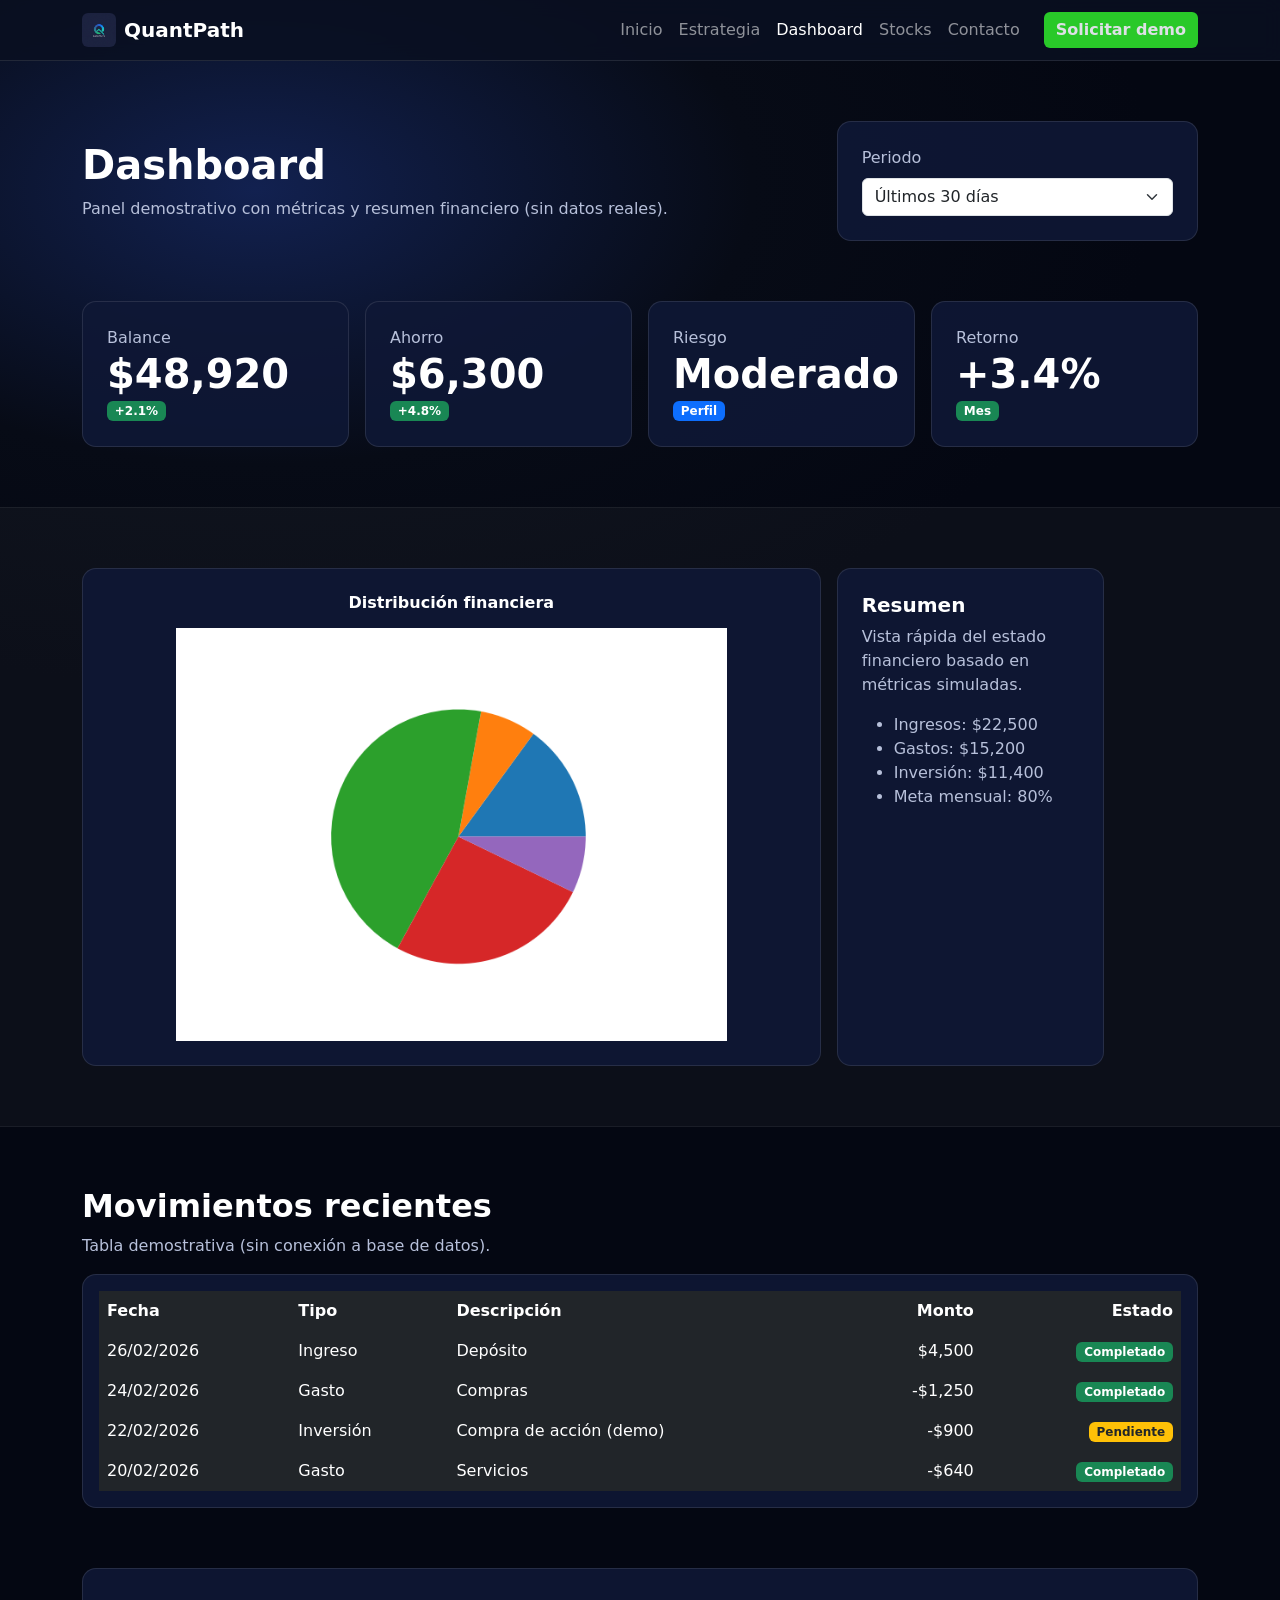
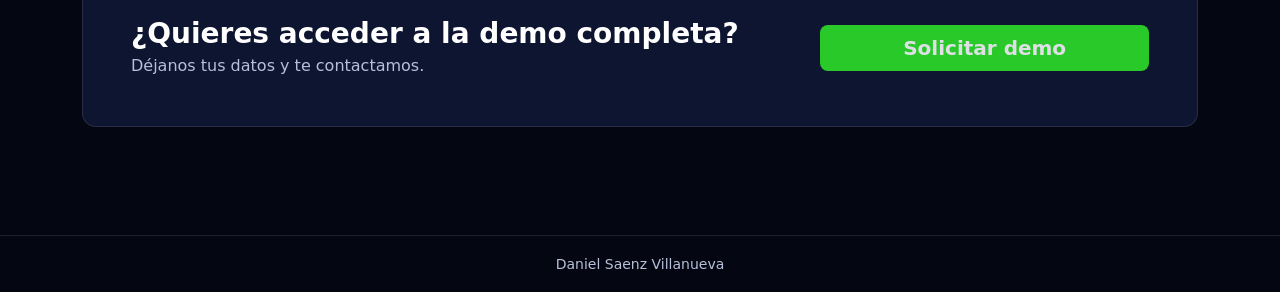
==== dashboard.html @ 76c4dd15 "Proyecto Quanth Pad" ====
<!doctype html>
<html lang="es">
<head>
  <meta charset="utf-8">
  <meta name="viewport" content="width=device-width, initial-scale=1">
  <title>QuantPath </title>
  <!--Icono de la Pagina-->
  <link rel="shortcut icon" href="/img/logo.png" type="image/png">
  <!--Bootstrap-->
  <link href="https://cdn.jsdelivr.net/npm/bootstrap@5.3.3/dist/css/bootstrap.min.css" rel="stylesheet">
  <script src="https://cdn.jsdelivr.net/npm/bootstrap@5.3.3/dist/js/bootstrap.bundle.min.js"></script>
  <!--Link a CSS-->
  <link rel="stylesheet" href="css/styles.css">
</head>
<body>

<!-- NAVBAR -->
<nav class="navbar navbar-expand-lg navbar-dark sticky-top">
  <div class="container">
    <a class="navbar-brand fw-bold d-flex align-items-center gap-2" href="index.html">
      <img src="img/logo.png" alt="logo" width="34" height="34" class="rounded">
      QuantPath
    </a>

    <button class="navbar-toggler" type="button" data-bs-toggle="collapse" data-bs-target="#nav">
      <span class="navbar-toggler-icon"></span>
    </button>

    <div class="collapse navbar-collapse" id="nav">
      <ul class="navbar-nav ms-auto">
        <li class="nav-item"><a class="nav-link" href="index.html">Inicio</a></li>
        <li class="nav-item"><a class="nav-link" href="estrategia.html">Estrategia</a></li>
        <li class="nav-item"><a class="nav-link active" href="dashboard.html">Dashboard</a></li>
        <li class="nav-item"><a class="nav-link" href="stocks.html">Stocks</a></li>
        <li class="nav-item"><a class="nav-link" href="contacto.html">Contacto</a></li>
      </ul>

      <a class="btn btn-primary-qp ms-lg-3 mt-3 mt-lg-0" href="contacto.html">
        Solicitar demo
      </a>
    </div>
  </div>
</nav>

<!-- ENCABEZADO -->
<header class="section">
  <div class="container">
    <div class="row align-items-center g-3">
      <div class="col-lg-8">
        <h1 class="fw-bold">Dashboard</h1>
        <p class="text-muted-qp mb-0">
          Panel demostrativo con métricas y resumen financiero (sin datos reales).
        </p>
      </div>

      <div class="col-lg-4">
        <div class="card-qp p-4">
          <label class="form-label text-muted-qp mb-2">Periodo</label>
          <select class="form-select">
            <option selected>Últimos 30 días</option>
            <option>Últimos 7 días</option>
            <option>Este mes</option>
            <option>Este año</option>
          </select>
        </div>
      </div>
    </div>
  </div>
</header>

<!-- KPIS -->
<section class="section pt-0">
  <div class="container">
    <div class="row g-3">

      <div class="col-md-3">
        <div class="card-qp p-4 h-100">
          <div class="text-muted-qp">Balance</div>
          <div class="display-6 fw-bold">$48,920</div>
          <span class="badge bg-success">+2.1%</span>
        </div>
      </div>

      <div class="col-md-3">
        <div class="card-qp p-4 h-100">
          <div class="text-muted-qp">Ahorro</div>
          <div class="display-6 fw-bold">$6,300</div>
          <span class="badge bg-success">+4.8%</span>
        </div>
      </div>

      <div class="col-md-3">
        <div class="card-qp p-4 h-100">
          <div class="text-muted-qp">Riesgo</div>
          <div class="display-6 fw-bold">Moderado</div>
          <span class="badge bg-primary">Perfil</span>
        </div>
      </div>

      <div class="col-md-3">
        <div class="card-qp p-4 h-100">
          <div class="text-muted-qp">Retorno</div>
          <div class="display-6 fw-bold">+3.4%</div>
          <span class="badge bg-success">Mes</span>
        </div>
      </div>

    </div>
  </div>
</section>

<!-- GRAFICA-->
<section class="section alt-section">
  <div class="container">
    <div class="row g-3 align-items-stretch">

      <div class="col-lg-8">
          <div class="card-qp p-4 text-center">
            <h6 class="fw-bold mb-3">Distribución financiera</h6>
            <img src="img/grafica.png" class="img-fluid mx-auto d-block" 
              alt="Gráfica demo" style="max-width: 80%;">
            </div>
      </div>

      <div class="col-lg-3">
        <div class="card-qp p-4 h-100 justify-content-center">
          <h5 class="fw-bold">Resumen</h5>
          <p class="text-muted-qp">
            Vista rápida del estado financiero basado en métricas simuladas.
          </p>

          <ul class="text-muted-qp mb-0">
            <li>Ingresos: $22,500</li>
            <li>Gastos: $15,200</li>
            <li>Inversión: $11,400</li>
            <li>Meta mensual: 80%</li>
          </ul>
        </div>
      </div>

    </div>
  </div>
</section>

<!-- MOVIMIENTOS -->
<section class="section">
  <div class="container">
    <div class="row mb-3">
      <div class="col-lg-8">
        <h2 class="fw-bold">Movimientos recientes</h2>
        <p class="text-muted-qp mb-0">
          Tabla demostrativa (sin conexión a base de datos).
        </p>
      </div>
    </div>

    <div class="card-qp p-3">
      <div class="table-responsive">
        <table class="table table-dark table-borderless align-middle mb-0">
          <thead>
            <tr class="text-muted-qp">
              <th>Fecha</th>
              <th>Tipo</th>
              <th>Descripción</th>
              <th class="text-end">Monto</th>
              <th class="text-end">Estado</th>
            </tr>
          </thead>
          <tbody>
            <tr>
              <td>26/02/2026</td>
              <td>Ingreso</td>
              <td>Depósito</td>
              <td class="text-end">$4,500</td>
              <td class="text-end"><span class="badge bg-success">Completado</span></td>
            </tr>
            <tr>
              <td>24/02/2026</td>
              <td>Gasto</td>
              <td>Compras</td>
              <td class="text-end">-$1,250</td>
              <td class="text-end"><span class="badge bg-success">Completado</span></td>
            </tr>
            <tr>
              <td>22/02/2026</td>
              <td>Inversión</td>
              <td>Compra de acción (demo)</td>
              <td class="text-end">-$900</td>
              <td class="text-end"><span class="badge bg-warning text-dark">Pendiente</span></td>
            </tr>
            <tr>
              <td>20/02/2026</td>
              <td>Gasto</td>
              <td>Servicios</td>
              <td class="text-end">-$640</td>
              <td class="text-end"><span class="badge bg-success">Completado</span></td>
            </tr>
          </tbody>
        </table>
      </div>
    </div>

  </div>
</section>

<!-- CTA -->
<section class="section pt-0">
  <div class="container">
    <div class="card-qp p-4 p-lg-5">
      <div class="row align-items-center g-3">
        <div class="col-lg-8">
          <h3 class="fw-bold mb-1">¿Quieres acceder a la demo completa?</h3>
          <p class="text-muted-qp mb-0">
            Déjanos tus datos y te contactamos.
          </p>
        </div>
        <div class="col-lg-4 text-lg-end">
          <a class="btn btn-primary-qp btn-lg w-100 w-lg-auto" href="contacto.html">
            Solicitar demo
          </a>
        </div>
      </div>
    </div>
  </div>
</section>

<!--Footer-->
<footer class="text-center py-3 mt-5" style="border-top: 1px solid rgba(255,255,255,.1);">
  <div class="container">
    <small class="text-muted-qp">
      Daniel Saenz Villanueva
    </small>
  </div>
</footer>

</body>
</html>
---- css/styles.css ----
:root{
  --bg: #070b16;
  --nav: #0a1022;
  --card: #0f1836;
  --border: rgba(255,255,255,.10);
  --text: #ffffff;
  --muted: #b7c0da;
  --primary: #3b82f6;  
  --primary2: #60a5fa;
  --secondary: rgb(41, 201, 41);  
}

body{
  background: radial-gradient(900px 500px at 20% 10%, #122150 0%, var(--bg) 55%, #040712 100%);
  color: var(--text);
}

.navbar{
  background: rgba(10, 16, 34, .85);
  border-bottom: 1px solid var(--border);
  backdrop-filter: blur(10px);
}

.section{
  padding: 60px 0;
}

.card-qp{
  background: rgba(15, 24, 54, .90);
  border: 1px solid var(--border);
  border-radius: 14px;
}

.text-muted-qp{
  color: var(--muted);
}

.btn-primary-qp{
  background: var(--secondary);
  border: none;
  color: #dee0e6;
  font-weight: 800;
}
.btn-primary-qp:hover{
  background: var(--primary2);
  color: #081027;
}

.hero-img{
  height: 560px;
  object-fit: cover;
  filter: brightness(.60);
}

.hr-qp{
  border-top: 1px solid rgba(255,255,255,.14);
  opacity: 1;
}

.alt-section{
  background: rgba(255,255,255,.03);
  border-top: 1px solid rgba(255,255,255,.06);
  border-bottom: 1px solid rgba(255,255,255,.06);
}

.feature-img{
  height: 150px;  
  object-fit: cover;
  display: block;
}

body {
  min-height: 100vh;
  display: flex;
  flex-direction: column;
}

footer {
  margin-top: auto;
}
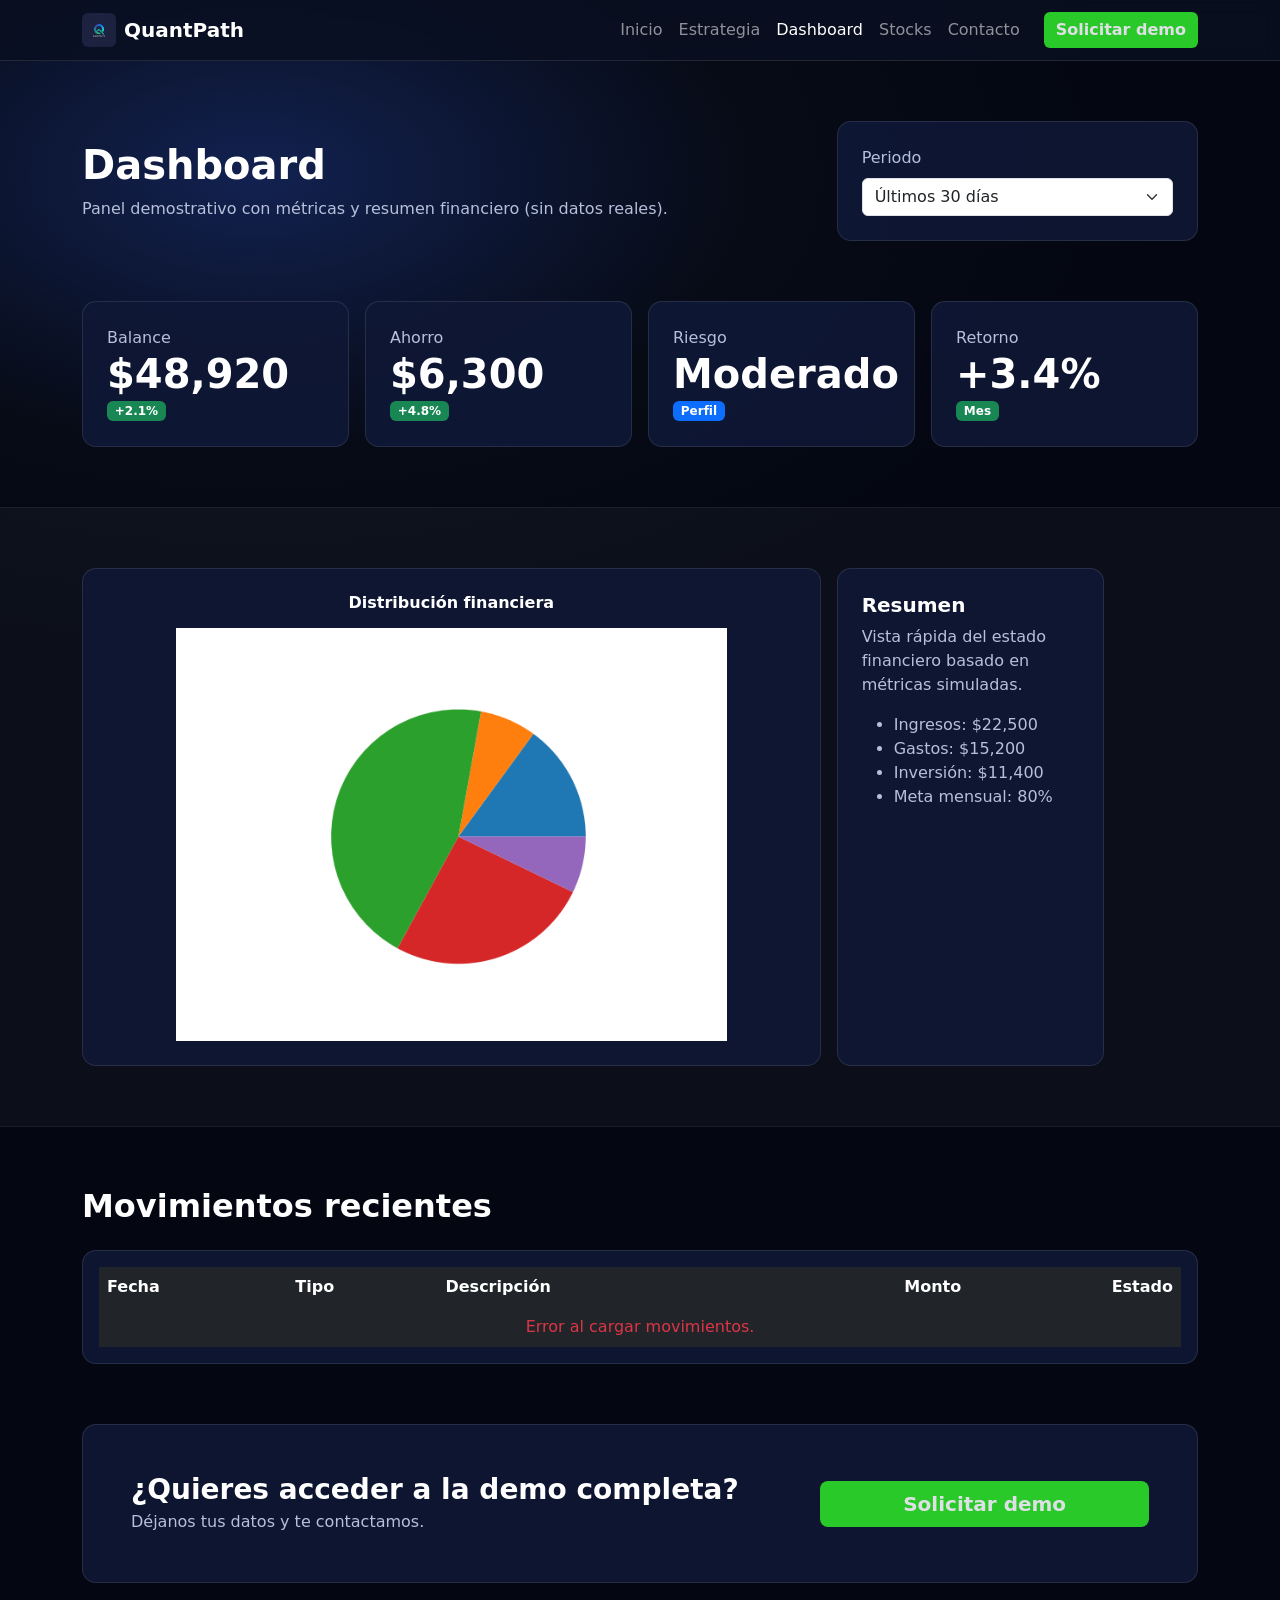
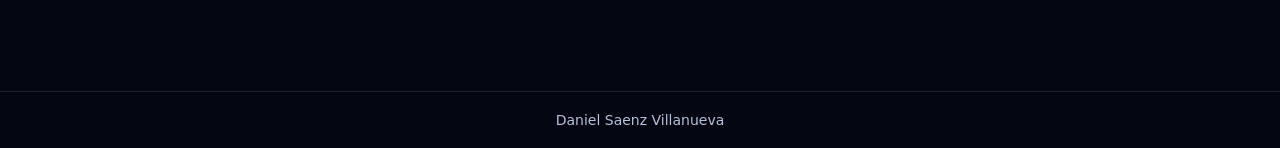
==== commit 568e236c: "Conectar frontend con backend" ====
--- a/dashboard.html
+++ b/dashboard.html
@@ -148,9 +148,6 @@
     <div class="row mb-3">
       <div class="col-lg-8">
         <h2 class="fw-bold">Movimientos recientes</h2>
-        <p class="text-muted-qp mb-0">
-          Tabla demostrativa (sin conexión a base de datos).
-        </p>
       </div>
     </div>
 
@@ -166,34 +163,11 @@
               <th class="text-end">Estado</th>
             </tr>
           </thead>
-          <tbody>
+          <tbody id="movimientosBody">
             <tr>
-              <td>26/02/2026</td>
-              <td>Ingreso</td>
-              <td>Depósito</td>
-              <td class="text-end">$4,500</td>
-              <td class="text-end"><span class="badge bg-success">Completado</span></td>
-            </tr>
-            <tr>
-              <td>24/02/2026</td>
-              <td>Gasto</td>
-              <td>Compras</td>
-              <td class="text-end">-$1,250</td>
-              <td class="text-end"><span class="badge bg-success">Completado</span></td>
-            </tr>
-            <tr>
-              <td>22/02/2026</td>
-              <td>Inversión</td>
-              <td>Compra de acción (demo)</td>
-              <td class="text-end">-$900</td>
-              <td class="text-end"><span class="badge bg-warning text-dark">Pendiente</span></td>
-            </tr>
-            <tr>
-              <td>20/02/2026</td>
-              <td>Gasto</td>
-              <td>Servicios</td>
-              <td class="text-end">-$640</td>
-              <td class="text-end"><span class="badge bg-success">Completado</span></td>
+              <td colspan="5" class="text-center text-muted-qp">
+                 Cargando movimientos...
+              </td>
             </tr>
           </tbody>
         </table>
@@ -233,5 +207,8 @@
   </div>
 </footer>
 
+<!-- JS Dashboard -->
+<script src="js/dashboard.js"></script>
+
 </body>
 </html>
